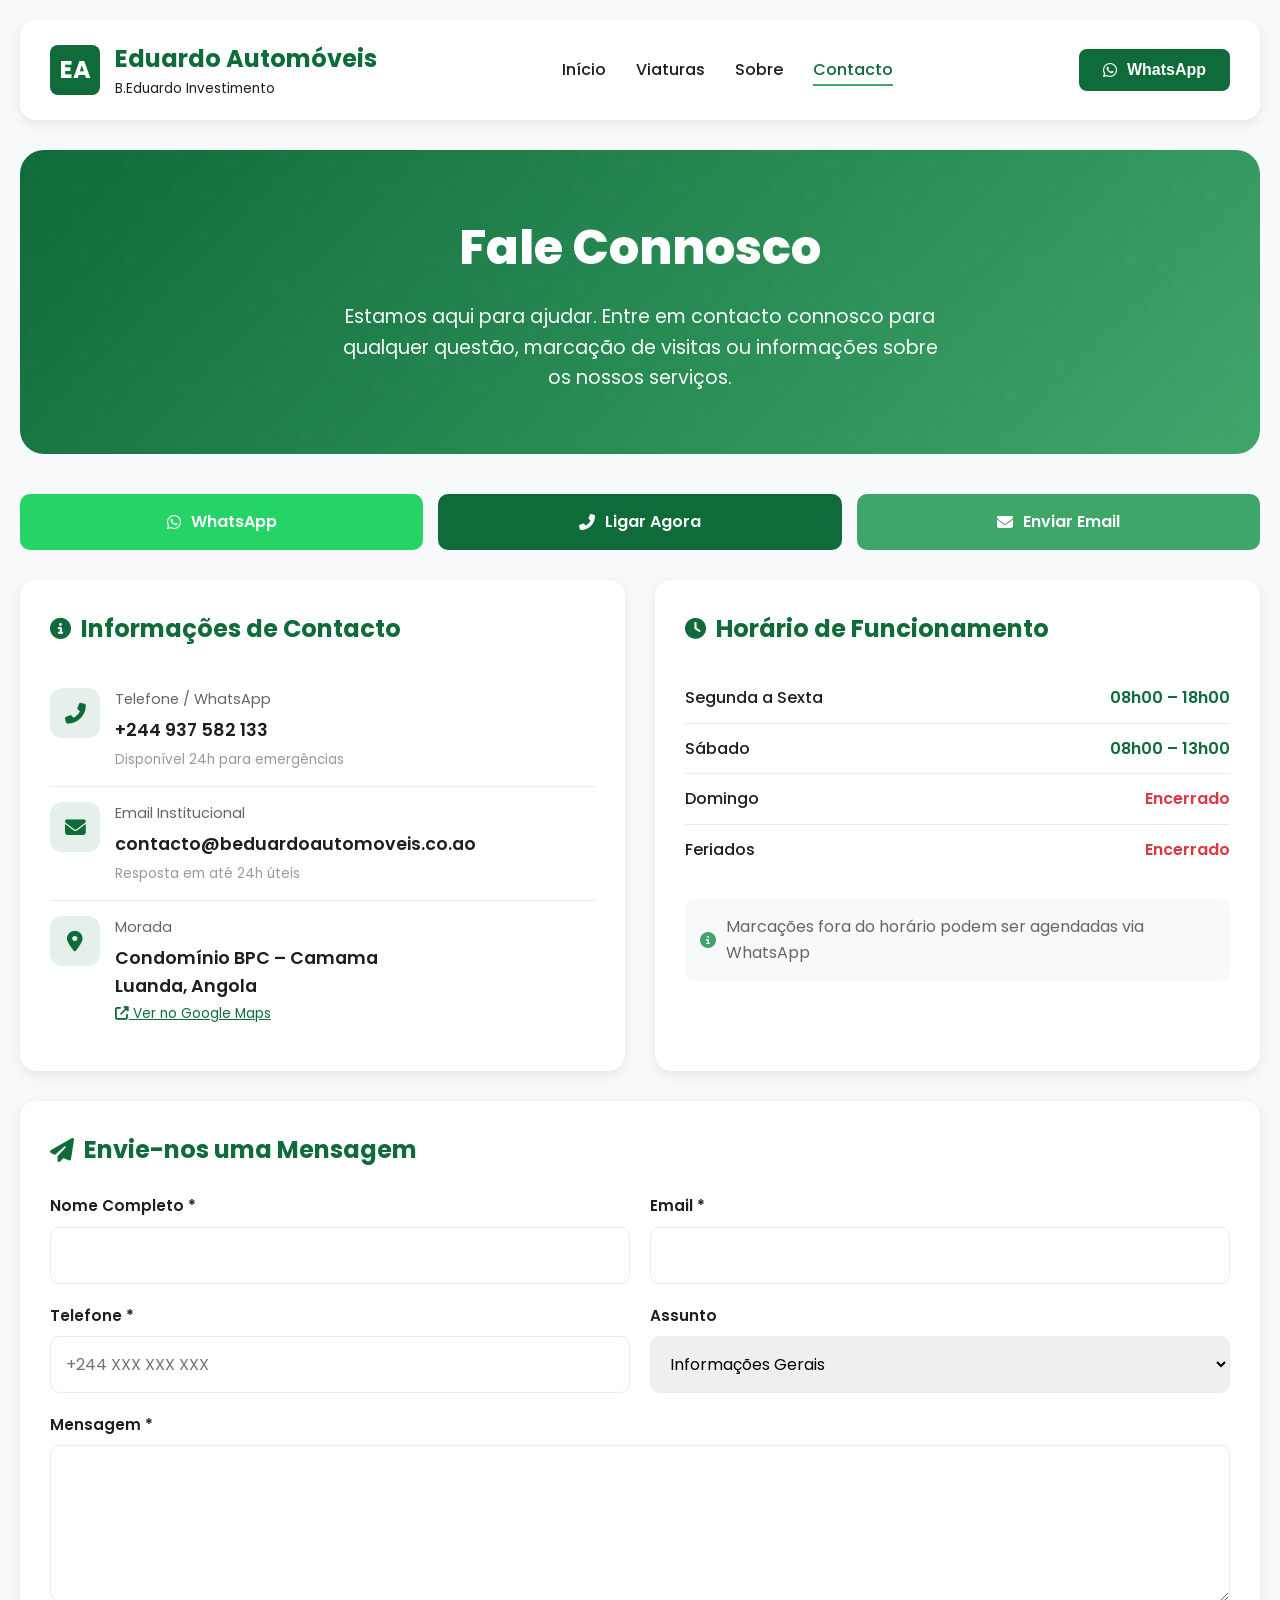
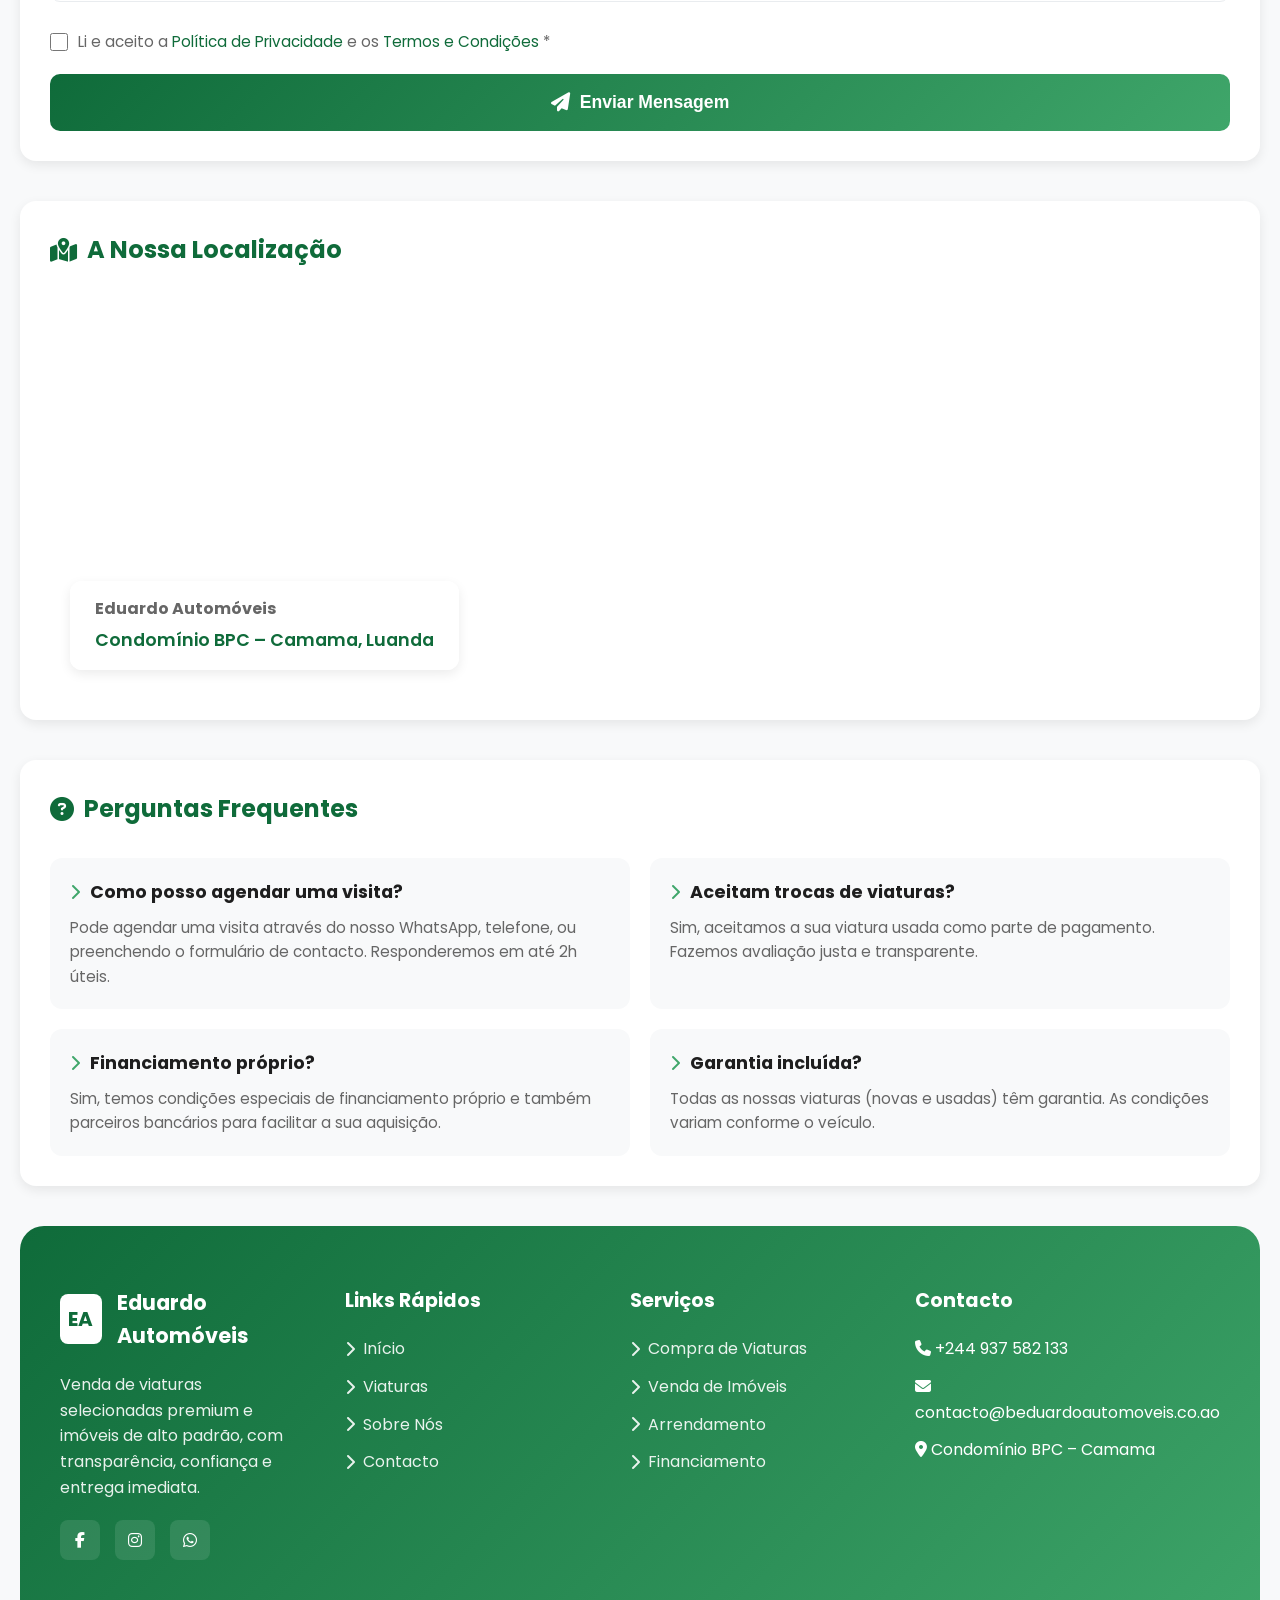
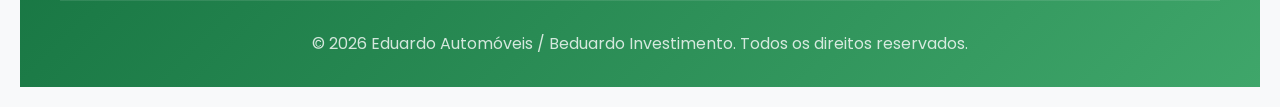
==== contacto.html @ 16ec1d8d "1.2.0" ====
<!DOCTYPE html>
<html lang="pt">
<head>
    <meta charset="UTF-8">
    <meta name="viewport" content="width=device-width, initial-scale=1.0">
    <title>Contactos | Eduardo Automóveis</title>
    <link rel="preconnect" href="https://fonts.googleapis.com">
    <link rel="preconnect" href="https://fonts.gstatic.com" crossorigin>
    <link href="https://fonts.googleapis.com/css2?family=Poppins:wght@300;400;500;600;700&display=swap" rel="stylesheet">
    <link rel="stylesheet" href="https://cdnjs.cloudflare.com/ajax/libs/font-awesome/6.4.0/css/all.min.css">
    <style>
        * {
            margin: 0;
            padding: 0;
            box-sizing: border-box;
        }

        :root {
            --primary-green: #0F6B3A;
            --secondary-green: #3FA66A;
            --white: #FFFFFF;
            --text-dark: #1E1E1E;
            --gray-light: #F8F9FA;
            --gray-border: #E9ECEF;
            --shadow: 0 4px 12px rgba(0, 0, 0, 0.08);
            --shadow-hover: 0 8px 24px rgba(0, 0, 0, 0.12);
        }

        body {
            font-family: 'Poppins', sans-serif;
            background: var(--gray-light);
            color: var(--text-dark);
            line-height: 1.6;
        }

        .container {
            max-width: 1400px;
            margin: 0 auto;
            padding: 20px;
        }

        /* Header (igual ao das outras páginas) */
        .page-header {
            background: var(--white);
            padding: 20px 30px;
            border-radius: 16px;
            box-shadow: var(--shadow);
            margin-bottom: 30px;
            display: flex;
            justify-content: space-between;
            align-items: center;
            flex-wrap: wrap;
            gap: 20px;
        }

        .logo {
            display: flex;
            align-items: center;
            gap: 15px;
            text-decoration: none;
        }

        .logo-icon {
            width: 50px;
            height: 50px;
            background: var(--primary-green);
            border-radius: 8px;
            display: flex;
            align-items: center;
            justify-content: center;
            color: var(--white);
            font-size: 24px;
            font-weight: 700;
        }

        .logo-text {
            display: flex;
            flex-direction: column;
        }

        .logo-main {
            font-size: 1.5rem;
            font-weight: 700;
            color: var(--primary-green);
        }

        .logo-sub {
            font-size: 0.85rem;
            color: var(--text-dark);
        }

        .nav-menu {
            display: flex;
            list-style: none;
            gap: 30px;
        }

        .nav-link {
            text-decoration: none;
            color: var(--text-dark);
            font-weight: 500;
            transition: color 0.3s ease;
            position: relative;
        }

        .nav-link:hover,
        .nav-link.active {
            color: var(--primary-green);
        }

        .nav-link::after {
            content: '';
            position: absolute;
            bottom: -5px;
            left: 0;
            width: 0;
            height: 2px;
            background: var(--secondary-green);
            transition: width 0.3s ease;
        }

        .nav-link:hover::after,
        .nav-link.active::after {
            width: 100%;
        }

        .header-cta {
            background: var(--primary-green);
            color: var(--white);
            border: none;
            border-radius: 8px;
            padding: 12px 24px;
            font-size: 1rem;
            font-weight: 600;
            cursor: pointer;
            display: flex;
            align-items: center;
            gap: 10px;
            transition: all 0.3s ease;
        }

        .header-cta:hover {
            background: var(--secondary-green);
            transform: translateY(-2px);
        }

        /* Hero da página de contactos */
        .contact-hero {
            background: linear-gradient(135deg, var(--primary-green), var(--secondary-green));
            padding: 60px 40px;
            border-radius: 24px;
            margin-bottom: 40px;
            color: var(--white);
            text-align: center;
            position: relative;
            overflow: hidden;
        }

        .contact-hero::before {
            content: '';
            position: absolute;
            top: 0;
            left: 0;
            right: 0;
            bottom: 0;
            background: url("data:image/svg+xml,%3Csvg width='100' height='100' viewBox='0 0 100 100' xmlns='http://www.w3.org/2000/svg'%3E%3Cpath d='M11 18c3.866 0 7-3.134 7-7s-3.134-7-7-7-7 3.134-7 7 3.134 7 7 7zm48 25c3.866 0 7-3.134 7-7s-3.134-7-7-7-7 3.134-7 7 3.134 7 7 7zm-43-7c1.657 0 3-1.343 3-3s-1.343-3-3-3-3 1.343-3 3 1.343 3 3 3zm63 31c1.657 0 3-1.343 3-3s-1.343-3-3-3-3 1.343-3 3 1.343 3 3 3zM34 90c1.657 0 3-1.343 3-3s-1.343-3-3-3-3 1.343-3 3 1.343 3 3 3zm56-76c1.657 0 3-1.343 3-3s-1.343-3-3-3-3 1.343-3 3 1.343 3 3 3zM12 86c2.21 0 4-1.79 4-4s-1.79-4-4-4-4 1.79-4 4 1.79 4 4 4zm28-65c2.21 0 4-1.79 4-4s-1.79-4-4-4-4 1.79-4 4 1.79 4 4 4zm23-11c2.76 0 5-2.24 5-5s-2.24-5-5-5-5 2.24-5 5 2.24 5 5 5zm-6 60c2.21 0 4-1.79 4-4s-1.79-4-4-4-4 1.79-4 4 1.79 4 4 4zm29 22c2.76 0 5-2.24 5-5s-2.24-5-5-5-5 2.24-5 5 2.24 5 5 5zM32 63c2.76 0 5-2.24 5-5s-2.24-5-5-5-5 2.24-5 5 2.24 5 5 5zm57-13c2.76 0 5-2.24 5-5s-2.24-5-5-5-5 2.24-5 5 2.24 5 5 5zm-9-21c1.105 0 2-.895 2-2s-.895-2-2-2-2 .895-2 2 .895 2 2 2zM60 91c1.105 0 2-.895 2-2s-.895-2-2-2-2 .895-2 2 .895 2 2 2zM35 41c1.105 0 2-.895 2-2s-.895-2-2-2-2 .895-2 2 .895 2 2 2zM12 60c1.105 0 2-.895 2-2s-.895-2-2-2-2 .895-2 2 .895 2 2 2z' fill='%23ffffff' fill-opacity='0.1' fill-rule='evenodd'/%3E%3C/svg%3E");
            opacity: 0.1;
        }

        .contact-hero h1 {
            font-size: 3rem;
            font-weight: 800;
            margin-bottom: 15px;
            position: relative;
        }

        .contact-hero p {
            font-size: 1.2rem;
            max-width: 600px;
            margin: 0 auto;
            opacity: 0.95;
            position: relative;
        }

        /* Grid principal de contactos */
        .contact-grid {
            display: grid;
            grid-template-columns: 1fr 1fr;
            gap: 30px;
            margin-bottom: 40px;
        }

        /* Cards de informação */
        .info-card {
            background: var(--white);
            border-radius: 16px;
            padding: 30px;
            box-shadow: var(--shadow);
            transition: all 0.3s ease;
        }

        .info-card:hover {
            transform: translateY(-5px);
            box-shadow: var(--shadow-hover);
        }

        .info-card h2 {
            font-size: 1.5rem;
            font-weight: 700;
            color: var(--primary-green);
            margin-bottom: 25px;
            display: flex;
            align-items: center;
            gap: 10px;
        }

        .info-card h2 i {
            font-size: 1.3rem;
        }

        /* Lista de contactos */
        .contact-list {
            list-style: none;
        }

        .contact-item {
            display: flex;
            align-items: flex-start;
            gap: 15px;
            padding: 15px 0;
            border-bottom: 1px solid var(--gray-border);
        }

        .contact-item:last-child {
            border-bottom: none;
        }

        .contact-icon {
            width: 50px;
            height: 50px;
            background: rgba(15, 107, 58, 0.1);
            border-radius: 12px;
            display: flex;
            align-items: center;
            justify-content: center;
            color: var(--primary-green);
            font-size: 1.3rem;
            flex-shrink: 0;
            transition: all 0.3s ease;
        }

        .contact-item:hover .contact-icon {
            background: var(--primary-green);
            color: var(--white);
            transform: rotate(5deg);
        }

        .contact-details {
            flex: 1;
        }

        .contact-label {
            font-size: 0.9rem;
            color: #666;
            margin-bottom: 5px;
        }

        .contact-value {
            font-size: 1.1rem;
            font-weight: 600;
            color: var(--text-dark);
            text-decoration: none;
            transition: color 0.3s ease;
            display: block;
        }

        .contact-value:hover {
            color: var(--primary-green);
        }

        .contact-note {
            font-size: 0.85rem;
            color: #999;
            margin-top: 5px;
        }

        /* Horários */
        .hours-list {
            list-style: none;
        }

        .hours-item {
            display: flex;
            justify-content: space-between;
            padding: 12px 0;
            border-bottom: 1px solid var(--gray-border);
        }

        .hours-item:last-child {
            border-bottom: none;
        }

        .hours-day {
            font-weight: 500;
            color: var(--text-dark);
        }

        .hours-time {
            font-weight: 600;
            color: var(--primary-green);
        }

        .hours-closed {
            color: #dc3545;
        }

        /* Redes sociais */
        .social-grid {
            display: flex;
            flex-wrap: wrap;
            gap: 15px;
            margin-top: 20px;
        }

        .social-btn {
            flex: 1;
            min-width: 120px;
            padding: 15px;
            border-radius: 10px;
            text-decoration: none;
            color: var(--white);
            font-weight: 600;
            display: flex;
            align-items: center;
            justify-content: center;
            gap: 10px;
            transition: all 0.3s ease;
        }

        .social-btn:hover {
            transform: translateY(-5px);
            filter: brightness(1.1);
        }

        .social-btn.facebook {
            background: #1877f2;
        }

        .social-btn.instagram {
            background: linear-gradient(45deg, #f09433, #d62976, #962fbf);
        }

        .social-btn.whatsapp {
            background: #25D366;
        }

        /* Formulário de contacto */
        .contact-form {
            background: var(--white);
            border-radius: 16px;
            padding: 30px;
            box-shadow: var(--shadow);
        }

        .form-group {
            margin-bottom: 20px;
        }

        .form-label {
            display: block;
            font-size: 0.95rem;
            font-weight: 600;
            color: var(--text-dark);
            margin-bottom: 8px;
        }

        .form-control {
            width: 100%;
            padding: 15px;
            border: 1px solid var(--gray-border);
            border-radius: 10px;
            font-size: 1rem;
            font-family: 'Poppins', sans-serif;
            transition: all 0.3s ease;
        }

        .form-control:focus {
            outline: none;
            border-color: var(--primary-green);
            box-shadow: 0 0 0 3px rgba(15, 107, 58, 0.1);
        }

        textarea.form-control {
            resize: vertical;
            min-height: 120px;
        }

        .form-row {
            display: grid;
            grid-template-columns: 1fr 1fr;
            gap: 20px;
        }

        .form-checkbox {
            display: flex;
            align-items: center;
            gap: 10px;
            margin: 20px 0;
        }

        .form-checkbox input {
            width: 18px;
            height: 18px;
            cursor: pointer;
            accent-color: var(--primary-green);
        }

        .form-checkbox label {
            font-size: 0.95rem;
            color: #666;
        }

        .form-checkbox a {
            color: var(--primary-green);
            text-decoration: none;
        }

        .form-checkbox a:hover {
            text-decoration: underline;
        }

        .btn-submit {
            background: linear-gradient(135deg, var(--primary-green), var(--secondary-green));
            color: var(--white);
            border: none;
            border-radius: 10px;
            padding: 18px 30px;
            font-size: 1.1rem;
            font-weight: 600;
            cursor: pointer;
            transition: all 0.3s ease;
            display: flex;
            align-items: center;
            justify-content: center;
            gap: 10px;
            width: 100%;
        }

        .btn-submit:hover {
            transform: translateY(-3px);
            box-shadow: 0 8px 25px rgba(15, 107, 58, 0.3);
        }

        .btn-submit i {
            font-size: 1.2rem;
        }

        /* Mapa */
        .map-section {
            background: var(--white);
            border-radius: 16px;
            padding: 30px;
            box-shadow: var(--shadow);
            margin-bottom: 40px;
        }

        .map-section h2 {
            font-size: 1.5rem;
            font-weight: 700;
            color: var(--primary-green);
            margin-bottom: 20px;
            display: flex;
            align-items: center;
            gap: 10px;
        }

        .map-container {
            border-radius: 16px;
            overflow: hidden;
            height: 400px;
            position: relative;
        }

        .map-iframe {
            width: 100%;
            height: 100%;
            border: none;
        }

        .map-overlay {
            position: absolute;
            bottom: 20px;
            left: 20px;
            background: rgba(255, 255, 255, 0.95);
            padding: 15px 25px;
            border-radius: 12px;
            box-shadow: var(--shadow);
            backdrop-filter: blur(10px);
        }

        .map-overlay h3 {
            font-size: 1rem;
            color: #666;
            margin-bottom: 5px;
        }

        .map-overlay p {
            font-size: 1.1rem;
            font-weight: 600;
            color: var(--primary-green);
        }

        /* FAQ Section */
        .faq-section {
            background: var(--white);
            border-radius: 16px;
            padding: 30px;
            box-shadow: var(--shadow);
            margin-bottom: 40px;
        }

        .faq-section h2 {
            font-size: 1.5rem;
            font-weight: 700;
            color: var(--primary-green);
            margin-bottom: 30px;
            display: flex;
            align-items: center;
            gap: 10px;
        }

        .faq-grid {
            display: grid;
            grid-template-columns: repeat(2, 1fr);
            gap: 20px;
        }

        .faq-item {
            padding: 20px;
            background: var(--gray-light);
            border-radius: 12px;
            transition: all 0.3s ease;
        }

        .faq-item:hover {
            transform: translateY(-3px);
            box-shadow: var(--shadow);
        }

        .faq-question {
            font-size: 1.1rem;
            font-weight: 700;
            color: var(--text-dark);
            margin-bottom: 10px;
            display: flex;
            align-items: center;
            gap: 10px;
        }

        .faq-question i {
            color: var(--secondary-green);
            font-size: 1rem;
        }

        .faq-answer {
            color: #666;
            font-size: 0.95rem;
            line-height: 1.6;
        }

        /* Alertas */
        .alert {
            padding: 15px 20px;
            border-radius: 10px;
            margin-bottom: 20px;
            display: flex;
            align-items: center;
            gap: 10px;
        }

        .alert-success {
            background: #d4edda;
            color: #155724;
            border: 1px solid #c3e6cb;
        }

        .alert-error {
            background: #f8d7da;
            color: #721c24;
            border: 1px solid #f5c6cb;
        }

        /* Botões de ação rápida */
        .quick-actions {
            display: flex;
            gap: 15px;
            margin-bottom: 30px;
            flex-wrap: wrap;
        }

        .quick-btn {
            flex: 1;
            min-width: 200px;
            padding: 15px 25px;
            border: none;
            border-radius: 10px;
            font-size: 1rem;
            font-weight: 600;
            cursor: pointer;
            display: flex;
            align-items: center;
            justify-content: center;
            gap: 10px;
            transition: all 0.3s ease;
            text-decoration: none;
        }

        .quick-btn.whatsapp {
            background: #25D366;
            color: var(--white);
        }

        .quick-btn.phone {
            background: var(--primary-green);
            color: var(--white);
        }

        .quick-btn.email {
            background: var(--secondary-green);
            color: var(--white);
        }

        .quick-btn:hover {
            transform: translateY(-3px);
            filter: brightness(1.1);
            box-shadow: var(--shadow-hover);
        }

        /* Footer */
        .main-footer {
            background: linear-gradient(135deg, var(--primary-green) 0%, var(--secondary-green) 100%);
            color: var(--white);
            padding: 60px 40px 30px;
            border-radius: 24px 24px 0 0;
            margin-top: 40px;
        }

        .footer-grid {
            display: grid;
            grid-template-columns: repeat(4, 1fr);
            gap: 40px;
            margin-bottom: 40px;
        }

        .footer-logo {
            display: flex;
            align-items: center;
            gap: 15px;
            margin-bottom: 20px;
            text-decoration: none;
            color: var(--white);
        }

        .footer-logo .logo-circle {
            width: 50px;
            height: 50px;
            background: var(--white);
            border-radius: 8px;
            display: flex;
            align-items: center;
            justify-content: center;
            color: var(--primary-green);
            font-size: 20px;
            font-weight: 700;
        }

        .footer-logo span {
            font-size: 1.3rem;
            font-weight: 700;
        }

        .footer-description {
            color: rgba(255, 255, 255, 0.9);
            line-height: 1.6;
            margin-bottom: 20px;
        }

        .footer-social {
            display: flex;
            gap: 15px;
        }

        .footer-social a {
            width: 40px;
            height: 40px;
            background: rgba(255, 255, 255, 0.1);
            border-radius: 8px;
            display: flex;
            align-items: center;
            justify-content: center;
            color: var(--white);
            text-decoration: none;
            transition: all 0.3s ease;
        }

        .footer-social a:hover {
            background: var(--white);
            color: var(--primary-green);
            transform: translateY(-3px);
        }

        .footer-links h3 {
            font-size: 1.2rem;
            font-weight: 700;
            margin-bottom: 20px;
            color: var(--white);
        }

        .footer-links ul {
            list-style: none;
        }

        .footer-links li {
            margin-bottom: 12px;
        }

        .footer-links a {
            color: rgba(255, 255, 255, 0.9);
            text-decoration: none;
            transition: all 0.3s ease;
            display: flex;
            align-items: center;
            gap: 8px;
        }

        .footer-links a:hover {
            color: var(--white);
            transform: translateX(5px);
        }

        .footer-bottom {
            padding-top: 30px;
            border-top: 1px solid rgba(255, 255, 255, 0.1);
            text-align: center;
            color: rgba(255, 255, 255, 0.8);
        }

        /* Responsivo */
        @media (max-width: 992px) {
            .contact-grid {
                grid-template-columns: 1fr;
            }

            .faq-grid {
                grid-template-columns: 1fr;
            }

            .footer-grid {
                grid-template-columns: repeat(2, 1fr);
            }
        }

        @media (max-width: 768px) {
            .page-header {
                flex-direction: column;
                text-align: center;
            }

            .nav-menu {
                flex-wrap: wrap;
                justify-content: center;
            }

            .form-row {
                grid-template-columns: 1fr;
            }

            .quick-actions {
                flex-direction: column;
            }

            .footer-grid {
                grid-template-columns: 1fr;
            }

            .contact-hero h1 {
                font-size: 2.2rem;
            }
        }
    </style>
</head>
<body>
    <div class="container">
        <!-- Header -->
        <header class="page-header">
            <a href="index.html" class="logo">
                <div class="logo-icon">EA</div>
                <div class="logo-text">
                    <span class="logo-main">Eduardo Automóveis</span>
                    <span class="logo-sub">B.Eduardo Investimento</span>
                </div>
            </a>

            <nav>
                <ul class="nav-menu">
                    <li><a href="index.html" class="nav-link">Início</a></li>
                    <li><a href="viaturas.html" class="nav-link">Viaturas</a></li>
                    <li><a href="sobre.html" class="nav-link">Sobre</a></li>
                    <li><a href="contacto.html" class="nav-link active">Contacto</a></li>
                </ul>
            </nav>

            <button class="header-cta" id="headerCta">
                <i class="fab fa-whatsapp"></i> WhatsApp
            </button>
        </header>

        <!-- Hero Section -->
        <section class="contact-hero">
            <h1>Fale Connosco</h1>
            <p>Estamos aqui para ajudar. Entre em contacto connosco para qualquer questão, marcação de visitas ou informações sobre os nossos serviços.</p>
        </section>

        <!-- Botões de Ação Rápida -->
        <div class="quick-actions">
            <a href="https://wa.me/244937582133" target="_blank" class="quick-btn whatsapp">
                <i class="fab fa-whatsapp"></i> WhatsApp
            </a>
            <a href="tel:+244937582133" class="quick-btn phone">
                <i class="fas fa-phone-alt"></i> Ligar Agora
            </a>
            <a href="mailto:contacto@beduardoautomoveis.co.ao" class="quick-btn email">
                <i class="fas fa-envelope"></i> Enviar Email
            </a>
        </div>

        <!-- Grid Principal -->
        <div class="contact-grid">
            <!-- Informações de Contacto -->
            <div class="info-card">
                <h2><i class="fas fa-info-circle"></i> Informações de Contacto</h2>
                
                <ul class="contact-list">
                    <li class="contact-item">
                        <div class="contact-icon">
                            <i class="fas fa-phone-alt"></i>
                        </div>
                        <div class="contact-details">
                            <div class="contact-label">Telefone / WhatsApp</div>
                            <a href="tel:+244937582133" class="contact-value">+244 937 582 133</a>
                            <div class="contact-note">Disponível 24h para emergências</div>
                        </div>
                    </li>
                    
                    <li class="contact-item">
                        <div class="contact-icon">
                            <i class="fas fa-envelope"></i>
                        </div>
                        <div class="contact-details">
                            <div class="contact-label">Email Institucional</div>
                            <a href="mailto:contacto@beduardoautomoveis.co.ao" class="contact-value">
                                contacto@beduardoautomoveis.co.ao
                            </a>
                            <div class="contact-note">Resposta em até 24h úteis</div>
                        </div>
                    </li>
                    
                    <li class="contact-item">
                        <div class="contact-icon">
                            <i class="fas fa-map-marker-alt"></i>
                        </div>
                        <div class="contact-details">
                            <div class="contact-label">Morada</div>
                            <div class="contact-value">Condomínio BPC – Camama</div>
                            <div class="contact-value">Luanda, Angola</div>
                            <a href="https://maps.google.com/?q=Condomínio+BPC+Camama+Luanda+Angola" target="_blank" class="contact-note" style="color: var(--primary-green);">
                                <i class="fas fa-external-link-alt"></i> Ver no Google Maps
                            </a>
                        </div>
                    </li>
                </ul>
            </div>

            <!-- Horário de Funcionamento -->
            <div class="info-card">
                <h2><i class="fas fa-clock"></i> Horário de Funcionamento</h2>
                
                <ul class="hours-list">
                    <li class="hours-item">
                        <span class="hours-day">Segunda a Sexta</span>
                        <span class="hours-time">08h00 – 18h00</span>
                    </li>
                    <li class="hours-item">
                        <span class="hours-day">Sábado</span>
                        <span class="hours-time">08h00 – 13h00</span>
                    </li>
                    <li class="hours-item">
                        <span class="hours-day">Domingo</span>
                        <span class="hours-time hours-closed">Encerrado</span>
                    </li>
                    <li class="hours-item">
                        <span class="hours-day">Feriados</span>
                        <span class="hours-time hours-closed">Encerrado</span>
                    </li>
                </ul>

                <div style="margin-top: 25px; padding: 15px; background: var(--gray-light); border-radius: 10px;">
                    <p style="display: flex; align-items: center; gap: 10px; color: #666;">
                        <i class="fas fa-info-circle" style="color: var(--secondary-green);"></i>
                        Marcações fora do horário podem ser agendadas via WhatsApp
                    </p>
                </div>
            </div>

            <!-- Formulário de Contacto -->
            <div class="contact-form" style="grid-column: 1 / -1;">
                <h2 style="font-size: 1.5rem; font-weight: 700; color: var(--primary-green); margin-bottom: 25px; display: flex; align-items: center; gap: 10px;">
                    <i class="fas fa-paper-plane"></i> Envie-nos uma Mensagem
                </h2>

                <div id="formAlert" class="alert" style="display: none;"></div>

                <form id="contactForm">
                    <div class="form-row">
                        <div class="form-group">
                            <label class="form-label">Nome Completo *</label>
                            <input type="text" class="form-control" id="nome" required>
                        </div>
                        <div class="form-group">
                            <label class="form-label">Email *</label>
                            <input type="email" class="form-control" id="email" required>
                        </div>
                    </div>

                    <div class="form-row">
                        <div class="form-group">
                            <label class="form-label">Telefone *</label>
                            <input type="tel" class="form-control" id="telefone" placeholder="+244 XXX XXX XXX" required>
                        </div>
                        <div class="form-group">
                            <label class="form-label">Assunto</label>
                            <select class="form-control" id="assunto">
                                <option value="informacao">Informações Gerais</option>
                                <option value="visita">Agendar Visita</option>
                                <option value="viatura">Interesse numa Viatura</option>
                                <option value="imovel">Interesse num Imóvel</option>
                                <option value="financeiro">Questão Financeira</option>
                                <option value="outro">Outro</option>
                            </select>
                        </div>
                    </div>

                    <div class="form-group">
                        <label class="form-label">Mensagem *</label>
                        <textarea class="form-control" id="mensagem" rows="5" required></textarea>
                    </div>

                    <div class="form-checkbox">
                        <input type="checkbox" id="privacidade" required>
                        <label for="privacidade">
                            Li e aceito a <a href="#">Política de Privacidade</a> e os 
                            <a href="#">Termos e Condições</a> *
                        </label>
                    </div>

                    <button type="submit" class="btn-submit">
                        <i class="fas fa-paper-plane"></i> Enviar Mensagem
                    </button>
                </form>
            </div>
        </div>

        <!-- Mapa -->
        <section class="map-section">
            <h2><i class="fas fa-map-marked-alt"></i> A Nossa Localização</h2>
            <div class="map-container">
                <iframe 
                    src="https://www.google.com/maps/embed?pb=!1m14!1m8!1m3!1d7883.160082874843!2d13.233615878231834!3d-8.918575836338686!3m2!1i1024!2i768!4f13.1!3m3!1m2!1s0x1a51f244df5492a5%3A0x36956f17f84067e3!2sAv.%204%20de%20Fevereiro%2C%20Luanda!5e0!3m2!1spt-PT!2sao!4v1770401309047!5m2!1spt-PT!2sao"
                    class="map-iframe"
                    allowfullscreen=""
                    loading="lazy"
                    referrerpolicy="no-referrer-when-downgrade">
                </iframe>
                <div class="map-overlay">
                    <h3>Eduardo Automóveis</h3>
                    <p>Condomínio BPC – Camama, Luanda</p>
                </div>
            </div>
        </section>

        <!-- FAQ -->
        <section class="faq-section">
            <h2><i class="fas fa-question-circle"></i> Perguntas Frequentes</h2>
            
            <div class="faq-grid">
                <div class="faq-item">
                    <div class="faq-question">
                        <i class="fas fa-chevron-right"></i>
                        Como posso agendar uma visita?
                    </div>
                    <div class="faq-answer">
                        Pode agendar uma visita através do nosso WhatsApp, telefone, ou preenchendo o formulário de contacto. Responderemos em até 2h úteis.
                    </div>
                </div>

                <div class="faq-item">
                    <div class="faq-question">
                        <i class="fas fa-chevron-right"></i>
                        Aceitam trocas de viaturas?
                    </div>
                    <div class="faq-answer">
                        Sim, aceitamos a sua viatura usada como parte de pagamento. Fazemos avaliação justa e transparente.
                    </div>
                </div>

                <div class="faq-item">
                    <div class="faq-question">
                        <i class="fas fa-chevron-right"></i>
                        Financiamento próprio?
                    </div>
                    <div class="faq-answer">
                        Sim, temos condições especiais de financiamento próprio e também parceiros bancários para facilitar a sua aquisição.
                    </div>
                </div>

                <div class="faq-item">
                    <div class="faq-question">
                        <i class="fas fa-chevron-right"></i>
                        Garantia incluída?
                    </div>
                    <div class="faq-answer">
                        Todas as nossas viaturas (novas e usadas) têm garantia. As condições variam conforme o veículo.
                    </div>
                </div>
            </div>
        </section>

        <!-- Footer -->
        <footer class="main-footer">
            <div class="footer-grid">
                <div>
                    <a href="index.html" class="footer-logo">
                        <div class="logo-circle">EA</div>
                        <span>Eduardo Automóveis</span>
                    </a>
                    <p class="footer-description">
                        Venda de viaturas selecionadas premium e imóveis de alto padrão, 
                        com transparência, confiança e entrega imediata.
                    </p>
                    <div class="footer-social">
                        <a href="https://facebook.com/eduardoautomoveis" target="_blank"><i class="fab fa-facebook-f"></i></a>
                        <a href="https://instagram.com/eduardoautomoveis" target="_blank"><i class="fab fa-instagram"></i></a>
                        <a href="https://wa.me/244937582133" target="_blank"><i class="fab fa-whatsapp"></i></a>
                    </div>
                </div>

                <div class="footer-links">
                    <h3>Links Rápidos</h3>
                    <ul>
                        <li><a href="index.html"><i class="fas fa-chevron-right"></i> Início</a></li>
                        <li><a href="viaturas.html"><i class="fas fa-chevron-right"></i> Viaturas</a></li>
                        <li><a href="sobre.html"><i class="fas fa-chevron-right"></i> Sobre Nós</a></li>
                        <li><a href="contacto.html"><i class="fas fa-chevron-right"></i> Contacto</a></li>
                    </ul>
                </div>

                <div class="footer-links">
                    <h3>Serviços</h3>
                    <ul>
                        <li><a href="#"><i class="fas fa-chevron-right"></i> Compra de Viaturas</a></li>
                        <li><a href="#"><i class="fas fa-chevron-right"></i> Venda de Imóveis</a></li>
                        <li><a href="#"><i class="fas fa-chevron-right"></i> Arrendamento</a></li>
                        <li><a href="#"><i class="fas fa-chevron-right"></i> Financiamento</a></li>
                    </ul>
                </div>

                <div class="footer-links">
                    <h3>Contacto</h3>
                    <ul>
                        <li><i class="fas fa-phone"></i> +244 937 582 133</li>
                        <li><i class="fas fa-envelope"></i> contacto@beduardoautomoveis.co.ao</li>
                        <li><i class="fas fa-map-marker-alt"></i> Condomínio BPC – Camama</li>
                    </ul>
                </div>
            </div>

            <div class="footer-bottom">
                <p>© 2026 Eduardo Automóveis / Beduardo Investimento. Todos os direitos reservados.</p>
            </div>
        </footer>
    </div>

    <script>
        document.addEventListener('DOMContentLoaded', function() {
            // Header CTA
            document.getElementById('headerCta').addEventListener('click', function() {
                window.open('https://wa.me/244937582133?text=Olá! Gostaria de saber mais sobre os serviços da Eduardo Automóveis.', '_blank');
            });

            // Formulário de contacto
            const contactForm = document.getElementById('contactForm');
            const formAlert = document.getElementById('formAlert');

            contactForm.addEventListener('submit', function(e) {
                e.preventDefault();

                // Validação básica
                const nome = document.getElementById('nome').value.trim();
                const email = document.getElementById('email').value.trim();
                const telefone = document.getElementById('telefone').value.trim();
                const mensagem = document.getElementById('mensagem').value.trim();

                if (!nome || !email || !telefone || !mensagem) {
                    showAlert('Por favor, preencha todos os campos obrigatórios.', 'error');
                    return;
                }

                if (!isValidEmail(email)) {
                    showAlert('Por favor, insira um email válido.', 'error');
                    return;
                }

                // Simular envio (aqui podes integrar com backend real)
                showAlert('Mensagem enviada com sucesso! Entraremos em contacto em breve.', 'success');
                contactForm.reset();

                // Opcional: enviar para WhatsApp como fallback
                // const message = `Nome: ${nome}\nEmail: ${email}\nTelefone: ${telefone}\nMensagem: ${mensagem}`;
                // window.open(`https://wa.me/244937582133?text=${encodeURIComponent(message)}`, '_blank');
            });

            function isValidEmail(email) {
                return /^[^\s@]+@[^\s@]+\.[^\s@]+$/.test(email);
            }

            function showAlert(message, type) {
                formAlert.textContent = message;
                formAlert.className = `alert alert-${type}`;
                formAlert.style.display = 'flex';

                setTimeout(() => {
                    formAlert.style.display = 'none';
                }, 5000);
            }

            // Formatar telefone enquanto digita
            const telefoneInput = document.getElementById('telefone');
            telefoneInput.addEventListener('input', function(e) {
                let value = e.target.value.replace(/\D/g, '');
                if (value.length > 0) {
                    if (value.length <= 3) {
                        value = '+' + value;
                    } else if (value.length <= 6) {
                        value = '+' + value.slice(0, 3) + ' ' + value.slice(3);
                    } else {
                        value = '+' + value.slice(0, 3) + ' ' + value.slice(3, 6) + ' ' + value.slice(6, 9);
                    }
                    e.target.value = value;
                }
            });

            // Animação suave para os cards
            const cards = document.querySelectorAll('.info-card, .faq-item');
            const observer = new IntersectionObserver((entries) => {
                entries.forEach(entry => {
                    if (entry.isIntersecting) {
                        entry.target.style.opacity = '1';
                        entry.target.style.transform = 'translateY(0)';
                    }
                });
            }, { threshold: 0.1 });

            cards.forEach(card => {
                card.style.opacity = '0';
                card.style.transform = 'translateY(20px)';
                card.style.transition = 'opacity 0.6s ease, transform 0.6s ease';
                observer.observe(card);
            });
        });
    </script>
</body>
</html>
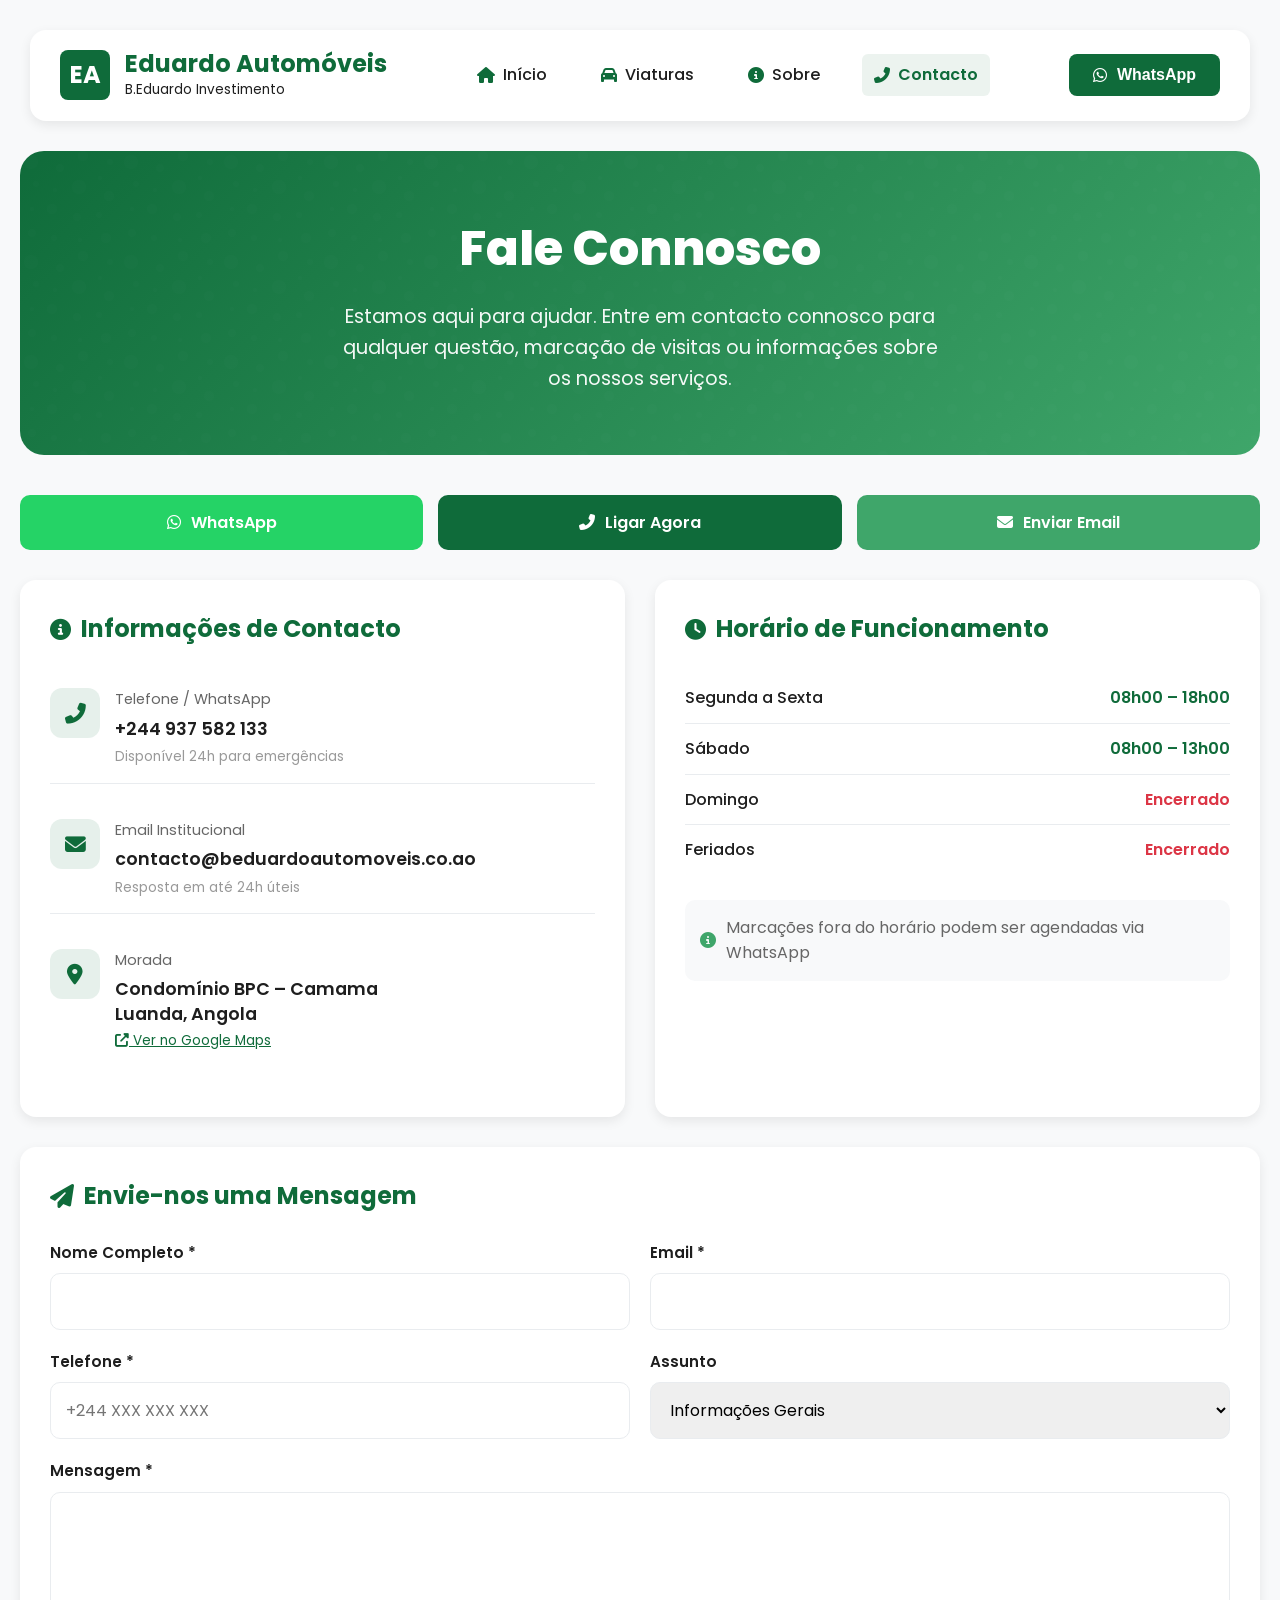
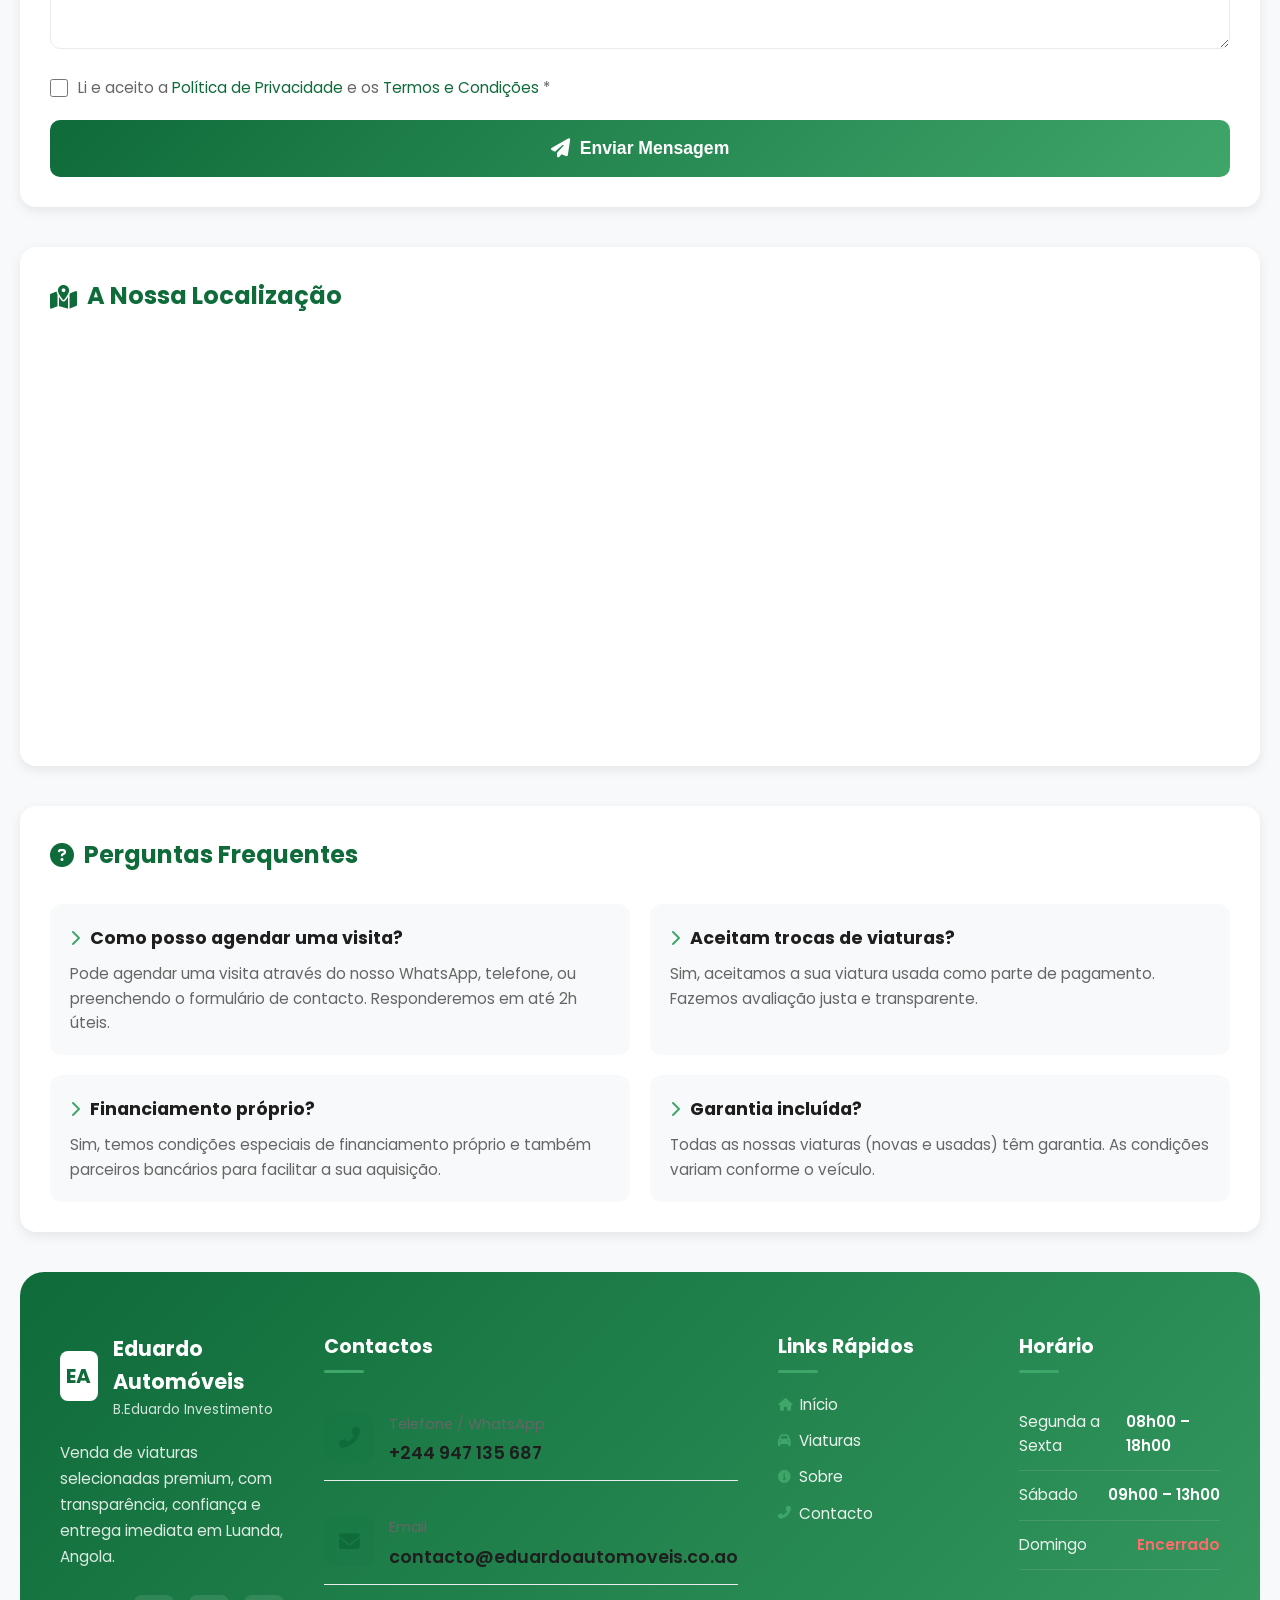
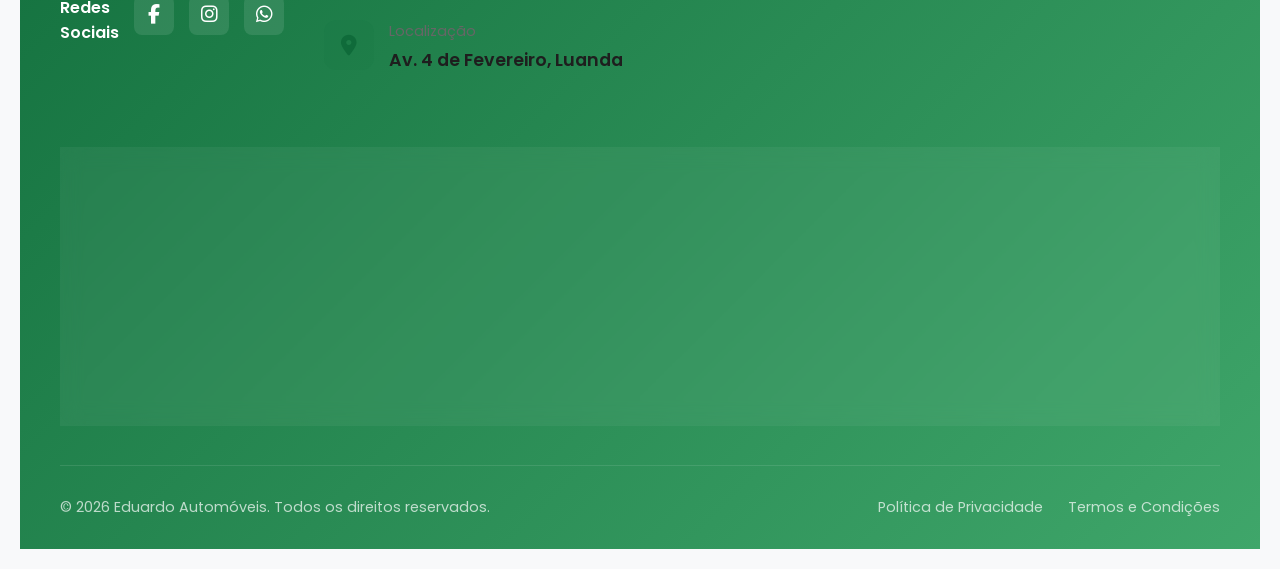
==== commit 80f93011: "versão pronta para publicar" ====
--- a/contacto.html
+++ b/contacto.html
@@ -1,13 +1,18 @@
 <!DOCTYPE html>
 <html lang="pt">
+
 <head>
     <meta charset="UTF-8">
     <meta name="viewport" content="width=device-width, initial-scale=1.0">
     <title>Contactos | Eduardo Automóveis</title>
     <link rel="preconnect" href="https://fonts.googleapis.com">
     <link rel="preconnect" href="https://fonts.gstatic.com" crossorigin>
-    <link href="https://fonts.googleapis.com/css2?family=Poppins:wght@300;400;500;600;700&display=swap" rel="stylesheet">
+    <link href="https://fonts.googleapis.com/css2?family=Poppins:wght@300;400;500;600;700&display=swap"
+        rel="stylesheet">
     <link rel="stylesheet" href="https://cdnjs.cloudflare.com/ajax/libs/font-awesome/6.4.0/css/all.min.css">
+    <link rel="stylesheet" href="css/global.css">
+    <link rel="stylesheet" href="css/header.css">
+    <link rel="stylesheet" href="css/footer.css">
     <style>
         * {
             margin: 0;
@@ -789,36 +794,65 @@
         }
     </style>
 </head>
+
 <body>
     <div class="container">
         <!-- Header -->
         <header class="page-header">
+        <div class="header-left">
+            <!-- Botão do menu hambúrguer -->
+            <button class="menu-toggle" id="menuToggle">
+                <i class="fas fa-bars"></i>
+            </button>
+
+            <!-- Logo -->
             <a href="index.html" class="logo">
                 <div class="logo-icon">EA</div>
                 <div class="logo-text">
-                    <span class="logo-main">Eduardo Automóveis</span>
+                    <span class="logo-main">Eduardo <span class="highlight">Automóveis</span></span>
                     <span class="logo-sub">B.Eduardo Investimento</span>
                 </div>
             </a>
-
-            <nav>
-                <ul class="nav-menu">
-                    <li><a href="index.html" class="nav-link">Início</a></li>
-                    <li><a href="viaturas.html" class="nav-link">Viaturas</a></li>
-                    <li><a href="sobre.html" class="nav-link">Sobre</a></li>
-                    <li><a href="contacto.html" class="nav-link active">Contacto</a></li>
+        </div>
+
+        <!-- Navegação Desktop -->
+        <nav class="nav-desktop">
+            <ul class="nav-menu">
+                <li class="nav-item"><a href="index.html" class="nav-link"><i class="fas fa-home"></i>
+                        Início</a></li>
+                <li class="nav-item"><a href="viaturas.html" class="nav-link"><i class="fas fa-car"></i> Viaturas</a>
+                </li>
+                <li class="nav-item"><a href="sobre.html" class="nav-link"><i class="fas fa-info-circle"></i> Sobre</a>
+                </li>
+                <li class="nav-item"><a href="contacto.html" class="nav-link"><i class="fas fa-phone-alt"></i>
+                        Contacto</a></li>
+            </ul>
+        </nav>
+
+        <!-- Botão WhatsApp -->
+        <button class="header-cta" id="headerCta">
+            <i class="fab fa-whatsapp"></i> WhatsApp
+        </button>
+
+        <!-- Menu Overlay (Mobile) -->
+        <div class="menu-overlay" id="menuOverlay">
+            <div class="menu-panel">
+                <button class="menu-close" id="menuClose"><i class="fas fa-times"></i></button>
+                <ul class="menu-links">
+                    <li class=""><a href="index.html"><i class="fas fa-home"></i> Início</a></li>
+                    <li><a href="viaturas.html"><i class="fas fa-car"></i> Viaturas</a></li>
+                    <li><a href="sobre.html"><i class="fas fa-info-circle"></i> Sobre</a></li>
+                    <li><a href="contacto.html"><i class="fas fa-phone-alt"></i> Contacto</a></li>
                 </ul>
-            </nav>
-
-            <button class="header-cta" id="headerCta">
-                <i class="fab fa-whatsapp"></i> WhatsApp
-            </button>
-        </header>
+            </div>
+        </div>
+    </header>
 
         <!-- Hero Section -->
         <section class="contact-hero">
             <h1>Fale Connosco</h1>
-            <p>Estamos aqui para ajudar. Entre em contacto connosco para qualquer questão, marcação de visitas ou informações sobre os nossos serviços.</p>
+            <p>Estamos aqui para ajudar. Entre em contacto connosco para qualquer questão, marcação de visitas ou
+                informações sobre os nossos serviços.</p>
         </section>
 
         <!-- Botões de Ação Rápida -->
@@ -839,7 +873,7 @@
             <!-- Informações de Contacto -->
             <div class="info-card">
                 <h2><i class="fas fa-info-circle"></i> Informações de Contacto</h2>
-                
+
                 <ul class="contact-list">
                     <li class="contact-item">
                         <div class="contact-icon">
@@ -851,7 +885,7 @@
                             <div class="contact-note">Disponível 24h para emergências</div>
                         </div>
                     </li>
-                    
+
                     <li class="contact-item">
                         <div class="contact-icon">
                             <i class="fas fa-envelope"></i>
@@ -864,7 +898,7 @@
                             <div class="contact-note">Resposta em até 24h úteis</div>
                         </div>
                     </li>
-                    
+
                     <li class="contact-item">
                         <div class="contact-icon">
                             <i class="fas fa-map-marker-alt"></i>
@@ -873,7 +907,8 @@
                             <div class="contact-label">Morada</div>
                             <div class="contact-value">Condomínio BPC – Camama</div>
                             <div class="contact-value">Luanda, Angola</div>
-                            <a href="https://maps.google.com/?q=Condomínio+BPC+Camama+Luanda+Angola" target="_blank" class="contact-note" style="color: var(--primary-green);">
+                            <a href="https://maps.google.com/?q=Condomínio+BPC+Camama+Luanda+Angola" target="_blank"
+                                class="contact-note" style="color: var(--primary-green);">
                                 <i class="fas fa-external-link-alt"></i> Ver no Google Maps
                             </a>
                         </div>
@@ -884,7 +919,7 @@
             <!-- Horário de Funcionamento -->
             <div class="info-card">
                 <h2><i class="fas fa-clock"></i> Horário de Funcionamento</h2>
-                
+
                 <ul class="hours-list">
                     <li class="hours-item">
                         <span class="hours-day">Segunda a Sexta</span>
@@ -914,7 +949,8 @@
 
             <!-- Formulário de Contacto -->
             <div class="contact-form" style="grid-column: 1 / -1;">
-                <h2 style="font-size: 1.5rem; font-weight: 700; color: var(--primary-green); margin-bottom: 25px; display: flex; align-items: center; gap: 10px;">
+                <h2
+                    style="font-size: 1.5rem; font-weight: 700; color: var(--primary-green); margin-bottom: 25px; display: flex; align-items: center; gap: 10px;">
                     <i class="fas fa-paper-plane"></i> Envie-nos uma Mensagem
                 </h2>
 
@@ -935,7 +971,8 @@
                     <div class="form-row">
                         <div class="form-group">
                             <label class="form-label">Telefone *</label>
-                            <input type="tel" class="form-control" id="telefone" placeholder="+244 XXX XXX XXX" required>
+                            <input type="tel" class="form-control" id="telefone" placeholder="+244 XXX XXX XXX"
+                                required>
                         </div>
                         <div class="form-group">
                             <label class="form-label">Assunto</label>
@@ -958,7 +995,7 @@
                     <div class="form-checkbox">
                         <input type="checkbox" id="privacidade" required>
                         <label for="privacidade">
-                            Li e aceito a <a href="#">Política de Privacidade</a> e os 
+                            Li e aceito a <a href="#">Política de Privacidade</a> e os
                             <a href="#">Termos e Condições</a> *
                         </label>
                     </div>
@@ -974,12 +1011,9 @@
         <section class="map-section">
             <h2><i class="fas fa-map-marked-alt"></i> A Nossa Localização</h2>
             <div class="map-container">
-                <iframe 
+                <iframe
                     src="https://www.google.com/maps/embed?pb=!1m14!1m8!1m3!1d7883.160082874843!2d13.233615878231834!3d-8.918575836338686!3m2!1i1024!2i768!4f13.1!3m3!1m2!1s0x1a51f244df5492a5%3A0x36956f17f84067e3!2sAv.%204%20de%20Fevereiro%2C%20Luanda!5e0!3m2!1spt-PT!2sao!4v1770401309047!5m2!1spt-PT!2sao"
-                    class="map-iframe"
-                    allowfullscreen=""
-                    loading="lazy"
-                    referrerpolicy="no-referrer-when-downgrade">
+                    class="map-iframe" allowfullscreen="" loading="lazy" referrerpolicy="no-referrer-when-downgrade">
                 </iframe>
                 <div class="map-overlay">
                     <h3>Eduardo Automóveis</h3>
@@ -991,7 +1025,7 @@
         <!-- FAQ -->
         <section class="faq-section">
             <h2><i class="fas fa-question-circle"></i> Perguntas Frequentes</h2>
-            
+
             <div class="faq-grid">
                 <div class="faq-item">
                     <div class="faq-question">
@@ -999,7 +1033,8 @@
                         Como posso agendar uma visita?
                     </div>
                     <div class="faq-answer">
-                        Pode agendar uma visita através do nosso WhatsApp, telefone, ou preenchendo o formulário de contacto. Responderemos em até 2h úteis.
+                        Pode agendar uma visita através do nosso WhatsApp, telefone, ou preenchendo o formulário de
+                        contacto. Responderemos em até 2h úteis.
                     </div>
                 </div>
 
@@ -1009,7 +1044,8 @@
                         Aceitam trocas de viaturas?
                     </div>
                     <div class="faq-answer">
-                        Sim, aceitamos a sua viatura usada como parte de pagamento. Fazemos avaliação justa e transparente.
+                        Sim, aceitamos a sua viatura usada como parte de pagamento. Fazemos avaliação justa e
+                        transparente.
                     </div>
                 </div>
 
@@ -1019,7 +1055,8 @@
                         Financiamento próprio?
                     </div>
                     <div class="faq-answer">
-                        Sim, temos condições especiais de financiamento próprio e também parceiros bancários para facilitar a sua aquisição.
+                        Sim, temos condições especiais de financiamento próprio e também parceiros bancários para
+                        facilitar a sua aquisição.
                     </div>
                 </div>
 
@@ -1036,64 +1073,141 @@
         </section>
 
         <!-- Footer -->
-        <footer class="main-footer">
-            <div class="footer-grid">
-                <div>
-                    <a href="index.html" class="footer-logo">
-                        <div class="logo-circle">EA</div>
-                        <span>Eduardo Automóveis</span>
-                    </a>
-                    <p class="footer-description">
-                        Venda de viaturas selecionadas premium e imóveis de alto padrão, 
-                        com transparência, confiança e entrega imediata.
+        <footer class="main-footer" id="contacto">
+            <div class="footer-wave"></div>
+
+            <div class="footer-container">
+                <!-- Grid -->
+                <div class="footer-grid">
+                    <!-- Empresa -->
+                    <div class="footer-company">
+                        <a href="index.html" class="footer-logo">
+                            <div class="logo-circle">EA</div>
+                            <div class="logo-text">
+                                <div class="logo-primary">Eduardo Automóveis</div>
+                                <div class="logo-secondary">B.Eduardo Investimento</div>
+                            </div>
+                        </a>
+
+                        <p class="company-description">
+                            Venda de viaturas selecionadas premium, com transparência,
+                            confiança e entrega imediata em Luanda, Angola.
+                        </p>
+
+                        <div class="footer-social">
+                            <h4>Redes Sociais</h4>
+                            <div class="social-icons">
+                                <a href="https://www.facebook.com/p/Eduardo-Automoveis-61557580449394/"
+                                    class="social-icon"><i class="fab fa-facebook-f"></i></a>
+                                <a href="#" class="social-icon"><i class="fab fa-instagram"></i></a>
+                                <a href="https://wa.me/244947135687" class="social-icon"><i
+                                        class="fab fa-whatsapp"></i></a>
+                            </div>
+                        </div>
+                    </div>
+
+                    <!-- Contactos -->
+                    <div class="footer-contact">
+                        <h3>Contactos</h3>
+                        <ul class="contact-list">
+                            <li class="contact-item">
+                                <div class="contact-icon"><i class="fas fa-phone-alt"></i></div>
+                                <div class="contact-details">
+                                    <div class="contact-label">Telefone / WhatsApp</div>
+                                    <a href="tel:+244947135687" class="contact-value">+244 947 135 687</a>
+                                </div>
+                            </li>
+                            <li class="contact-item">
+                                <div class="contact-icon"><i class="fas fa-envelope"></i></div>
+                                <div class="contact-details">
+                                    <div class="contact-label">Email</div>
+                                    <a href="mailto:contacto@eduardoautomoveis.co.ao" class="contact-value">
+                                        contacto@eduardoautomoveis.co.ao
+                                    </a>
+                                </div>
+                            </li>
+                            <li class="contact-item">
+                                <div class="contact-icon"><i class="fas fa-map-marker-alt"></i></div>
+                                <div class="contact-details">
+                                    <div class="contact-label">Localização</div>
+                                    <div class="contact-value">Av. 4 de Fevereiro, Luanda</div>
+                                </div>
+                            </li>
+                        </ul>
+                    </div>
+
+                    <!-- Links Rápidos -->
+                    <div class="footer-links">
+                        <h3>Links Rápidos</h3>
+                        <ul class="links-list">
+                            <li><a href="index.html" class="footer-link"><i class="fas fa-home"></i> Início</a></li>
+                            <li><a href="viaturas.html" class="footer-link"><i class="fas fa-car"></i> Viaturas</a></li>
+                            <li><a href="sobre.html" class="footer-link"><i class="fas fa-info-circle"></i> Sobre</a>
+                            </li>
+                            <li><a href="contacto.html" class="footer-link"><i class="fas fa-phone-alt"></i>
+                                    Contacto</a>
+                            </li>
+                        </ul>
+                    </div>
+
+                    <!-- Horário -->
+                    <div class="footer-hours">
+                        <h3>Horário</h3>
+                        <ul class="hours-list">
+                            <li class="hour-item">
+                                <span class="hour-day">Segunda a Sexta</span>
+                                <span class="hour-time">08h00 – 18h00</span>
+                            </li>
+                            <li class="hour-item">
+                                <span class="hour-day">Sábado</span>
+                                <span class="hour-time">09h00 – 13h00</span>
+                            </li>
+                            <li class="hour-item">
+                                <span class="hour-day">Domingo</span>
+                                <span class="hour-time hour-closed">Encerrado</span>
+                            </li>
+                        </ul>
+                    </div>
+                </div>
+
+                <!-- CTA Footer -->
+                <div class="footer-cta">
+                    <h3 class="cta-title">Procura um carro confiável?</h3>
+                    <p class="cta-subtitle">
+                        Fale connosco hoje mesmo e descubra as melhores oportunidades
+                        do mercado automóvel angolano.
                     </p>
-                    <div class="footer-social">
-                        <a href="https://facebook.com/eduardoautomoveis" target="_blank"><i class="fab fa-facebook-f"></i></a>
-                        <a href="https://instagram.com/eduardoautomoveis" target="_blank"><i class="fab fa-instagram"></i></a>
-                        <a href="https://wa.me/244937582133" target="_blank"><i class="fab fa-whatsapp"></i></a>
-                    </div>
+                    <button class="btn btn-primary" id="footerCtaBtn">
+                        <i class="fab fa-whatsapp"></i>
+                        Solicitar Visita
+                    </button>
                 </div>
 
-                <div class="footer-links">
-                    <h3>Links Rápidos</h3>
-                    <ul>
-                        <li><a href="index.html"><i class="fas fa-chevron-right"></i> Início</a></li>
-                        <li><a href="viaturas.html"><i class="fas fa-chevron-right"></i> Viaturas</a></li>
-                        <li><a href="sobre.html"><i class="fas fa-chevron-right"></i> Sobre Nós</a></li>
-                        <li><a href="contacto.html"><i class="fas fa-chevron-right"></i> Contacto</a></li>
-                    </ul>
-                </div>
-
-                <div class="footer-links">
-                    <h3>Serviços</h3>
-                    <ul>
-                        <li><a href="#"><i class="fas fa-chevron-right"></i> Compra de Viaturas</a></li>
-                        <li><a href="#"><i class="fas fa-chevron-right"></i> Venda de Imóveis</a></li>
-                        <li><a href="#"><i class="fas fa-chevron-right"></i> Arrendamento</a></li>
-                        <li><a href="#"><i class="fas fa-chevron-right"></i> Financiamento</a></li>
-                    </ul>
-                </div>
-
-                <div class="footer-links">
-                    <h3>Contacto</h3>
-                    <ul>
-                        <li><i class="fas fa-phone"></i> +244 937 582 133</li>
-                        <li><i class="fas fa-envelope"></i> contacto@beduardoautomoveis.co.ao</li>
-                        <li><i class="fas fa-map-marker-alt"></i> Condomínio BPC – Camama</li>
-                    </ul>
+                <!-- Bottom Bar -->
+                <div class="footer-bottom">
+                    <div class="copyright">
+                        © 2026 Eduardo Automóveis. Todos os direitos reservados.
+                    </div>
+                    <div class="legal-links">
+                        <a href="#" class="legal-link">Política de Privacidade</a>
+                        <a href="#" class="legal-link">Termos e Condições</a>
+                    </div>
                 </div>
             </div>
 
-            <div class="footer-bottom">
-                <p>© 2026 Eduardo Automóveis / Beduardo Investimento. Todos os direitos reservados.</p>
-            </div>
+            <!-- Botão Voltar ao Topo -->
+            <button class="back-to-top" id="backToTop">
+                <i class="fas fa-chevron-up"></i>
+            </button>
         </footer>
     </div>
 
+    <script src="js/componentes/header.js"></script>
+    <script src="js/componentes/footer.js"></script>
     <script>
-        document.addEventListener('DOMContentLoaded', function() {
+        document.addEventListener('DOMContentLoaded', function () {
             // Header CTA
-            document.getElementById('headerCta').addEventListener('click', function() {
+            document.getElementById('headerCta').addEventListener('click', function () {
                 window.open('https://wa.me/244937582133?text=Olá! Gostaria de saber mais sobre os serviços da Eduardo Automóveis.', '_blank');
             });
 
@@ -1101,7 +1215,7 @@
             const contactForm = document.getElementById('contactForm');
             const formAlert = document.getElementById('formAlert');
 
-            contactForm.addEventListener('submit', function(e) {
+            contactForm.addEventListener('submit', function (e) {
                 e.preventDefault();
 
                 // Validação básica
@@ -1145,7 +1259,7 @@
 
             // Formatar telefone enquanto digita
             const telefoneInput = document.getElementById('telefone');
-            telefoneInput.addEventListener('input', function(e) {
+            telefoneInput.addEventListener('input', function (e) {
                 let value = e.target.value.replace(/\D/g, '');
                 if (value.length > 0) {
                     if (value.length <= 3) {
@@ -1179,4 +1293,5 @@
         });
     </script>
 </body>
+
 </html>
--- a/css/global.css
+++ b/css/global.css
@@ -0,0 +1,113 @@
+/* ===== RESET E VARIÁVEIS GLOBAIS ===== */
+* {
+    margin: 0;
+    padding: 0;
+    box-sizing: border-box;
+}
+
+:root {
+    --verde-primario: #0F6B3A;
+    --verde-secundario: #3FA66A;
+    --branco: #FFFFFF;
+    --preto: #1E1E1E;
+    --cinza-claro: #F5F5F5;
+    --cinza: #666666;
+    --cinza-escuro: #333333;
+    --borda: #EEEEEE;
+    
+    --sombra: 0 4px 12px rgba(0, 0, 0, 0.08);
+    --sombra-forte: 0 8px 24px rgba(0, 0, 0, 0.12);
+    --borda-raio: 12px;
+}
+
+body {
+    font-family: 'Poppins', sans-serif;
+    background: var(--cinza-claro);
+    color: var(--preto);
+    line-height: 1.6;
+}
+
+.container {
+    max-width: 1400px;
+    margin: 0 auto;
+    padding: 20px;
+}
+
+/* ===== CLASSES ÚTEIS ===== */
+.none {
+    display: none !important;
+}
+
+.text-center {
+    text-align: center;
+}
+
+.highlight {
+    color: var(--verde-primario);
+    font-weight: 700;
+}
+
+/* ===== BOTÕES ===== */
+.btn {
+    border: none;
+    border-radius: 10px;
+    padding: 14px 28px;
+    font-size: 1rem;
+    font-weight: 600;
+    cursor: pointer;
+    transition: all 0.3s ease;
+    display: inline-flex;
+    align-items: center;
+    gap: 10px;
+}
+
+.btn-primary {
+    background: linear-gradient(135deg, var(--verde-primario), var(--verde-secundario));
+    color: var(--branco);
+}
+
+.btn-primary:hover {
+    transform: translateY(-3px);
+    box-shadow: var(--sombra-forte);
+}
+
+.btn-secondary {
+    background: transparent;
+    color: var(--verde-primario);
+    border: 2px solid var(--verde-primario);
+}
+
+.btn-secondary:hover {
+    background: rgba(15, 107, 58, 0.05);
+    transform: translateY(-3px);
+}
+
+/* ===== LOADING ===== */
+.loading {
+    text-align: center;
+    padding: 60px;
+    font-size: 1.2rem;
+    color: var(--cinza);
+}
+
+.loading i {
+    font-size: 2rem;
+    color: var(--verde-primario);
+    margin-bottom: 15px;
+}
+
+/* ===== ANIMAÇÕES ===== */
+@keyframes fadeInUp {
+    from {
+        opacity: 0;
+        transform: translateY(30px);
+    }
+    to {
+        opacity: 1;
+        transform: translateY(0);
+    }
+}
+
+.fade-in {
+    animation: fadeInUp 0.6s ease forwards;
+}
--- a/css/header.css
+++ b/css/header.css
@@ -0,0 +1,265 @@
+/* ===== HEADER ===== */
+.page-header {
+    background: var(--branco);
+    padding: 15px 30px;
+    border-radius: var(--borda-raio);
+    box-shadow: var(--sombra);
+    margin: 10px;
+    display: flex;
+    justify-content: space-between;
+    align-items: center;
+    flex-wrap: wrap;
+    gap: 20px;
+}
+
+/* Lado esquerdo do header */
+.header-left {
+    display: flex;
+    align-items: center;
+    gap: 15px;
+}
+
+/* Logo */
+.logo {
+    display: flex;
+    align-items: center;
+    gap: 15px;
+    text-decoration: none;
+}
+
+.logo-icon {
+    width: 50px;
+    height: 50px;
+    background: var(--verde-primario);
+    border-radius: 8px;
+    display: flex;
+    align-items: center;
+    justify-content: center;
+    color: var(--branco);
+    font-size: 24px;
+    font-weight: 700;
+}
+
+.logo-text {
+    display: flex;
+    flex-direction: column;
+}
+
+.logo-main {
+    font-size: 1.5rem;
+    font-weight: 700;
+    color: var(--verde-primario);
+    line-height: 1.2;
+}
+
+.logo-sub {
+    font-size: 0.85rem;
+    color: var(--cinza);
+}
+
+/* Menu hambúrguer (mobile) */
+.menu-toggle {
+    background: transparent;
+    border: none;
+    font-size: 1.8rem;
+    color: var(--verde-primario);
+    cursor: pointer;
+    width: 50px;
+    height: 50px;
+    border-radius: 50%;
+    display: none; /* Escondido em desktop */
+    align-items: center;
+    justify-content: center;
+    transition: background 0.3s ease;
+}
+
+.menu-toggle:hover {
+    background: rgba(15, 107, 58, 0.1);
+}
+
+/* Navegação Desktop */
+.nav-desktop {
+    display: flex;
+    align-items: center;
+}
+
+.nav-menu {
+    display: flex;
+    list-style: none;
+    gap: 20px;
+}
+
+.nav-link {
+    text-decoration: none;
+    color: var(--preto);
+    font-weight: 500;
+    padding: 8px 12px;
+    border-radius: 6px;
+    transition: all 0.3s ease;
+    display: flex;
+    align-items: center;
+    gap: 8px;
+}
+
+.nav-link i {
+    color: var(--verde-primario);
+    font-size: 1rem;
+}
+
+.nav-link:hover {
+    background: rgba(15, 107, 58, 0.08);
+    color: var(--verde-primario);
+}
+
+.nav-item.selected .nav-link {
+    background: rgba(15, 107, 58, 0.08);
+    color: var(--verde-primario);
+    font-weight: 600;
+}
+
+/* Botão WhatsApp no header */
+.header-cta {
+    background: var(--verde-primario);
+    color: var(--branco);
+    border: none;
+    border-radius: 8px;
+    padding: 12px 24px;
+    font-size: 1rem;
+    font-weight: 600;
+    cursor: pointer;
+    display: flex;
+    align-items: center;
+    gap: 10px;
+    transition: all 0.3s ease;
+}
+
+.header-cta:hover {
+    background: var(--verde-secundario);
+    transform: translateY(-2px);
+}
+
+/* ===== MENU OVERLAY (MOBILE) ===== */
+.menu-overlay {
+    position: fixed;
+    top: 0;
+    left: 0;
+    width: 100%;
+    height: 100%;
+    background: rgba(0, 0, 0, 0.5);
+    z-index: 3000;
+    opacity: 0;
+    visibility: hidden;
+    transition: all 0.3s ease;
+}
+
+.menu-overlay.active {
+    opacity: 1;
+    visibility: visible;
+}
+
+.menu-panel {
+    position: fixed;
+    top: 0;
+    right: -300px;
+    width: 280px;
+    height: 100%;
+    background: var(--branco);
+    box-shadow: -2px 0 15px rgba(0, 0, 0, 0.1);
+    z-index: 3100;
+    transition: right 0.3s ease;
+    padding: 30px 20px;
+    overflow-y: auto;
+}
+
+.menu-overlay.active .menu-panel {
+    right: 0;
+}
+
+.menu-close {
+    position: absolute;
+    top: 20px;
+    left: 20px;
+    background: transparent;
+    border: none;
+    font-size: 1.5rem;
+    color: var(--preto);
+    cursor: pointer;
+}
+
+.menu-links {
+    margin-top: 60px;
+    list-style: none;
+}
+
+.menu-links li {
+    margin-bottom: 15px;
+}
+
+.menu-links a {
+    text-decoration: none;
+    font-size: 1.1rem;
+    color: var(--preto);
+    display: flex;
+    align-items: center;
+    gap: 15px;
+    padding: 12px 15px;
+    border-radius: 8px;
+    transition: background 0.3s ease;
+}
+
+.menu-links a i {
+    width: 24px;
+    color: var(--verde-primario);
+}
+
+.menu-links a:hover {
+    background: rgba(15, 107, 58, 0.08);
+    color: var(--verde-primario);
+}
+
+.menu-links .selected a {
+    background: rgba(15, 107, 58, 0.08);
+    color: var(--verde-primario);
+}
+
+/* ===== RESPONSIVO ===== */
+@media (max-width: 768px) {
+    .menu-toggle {
+        display: flex;
+    }
+    
+    .nav-desktop {
+        display: none;
+    }
+    
+    .page-header {
+        padding: 15px 20px;
+    }
+    
+    .logo-main {
+        font-size: 1.2rem;
+    }
+    
+    .logo-sub {
+        font-size: 0.75rem;
+    }
+}
+
+@media (max-width: 480px) {
+    .header-left {
+        flex-direction: column-reverse;
+        align-items: flex-start;
+        gap: 10px;
+    }
+    
+    .logo-icon {
+        width: 40px;
+        height: 40px;
+        font-size: 20px;
+    }
+    
+    .header-cta {
+        padding: 10px 18px;
+        font-size: 0.9rem;
+    }
+}
--- a/css/footer.css
+++ b/css/footer.css
@@ -0,0 +1,418 @@
+/* ===== FOOTER ===== */
+.main-footer {
+    background: linear-gradient(135deg, var(--verde-primario) 0%, #0a4a2a 100%);
+    color: var(--branco);
+    padding: 60px 5% 30px;
+    position: relative;
+    margin-top: 60px;
+}
+
+.footer-container {
+    max-width: 1400px;
+    margin: 0 auto;
+}
+
+/* Grid do footer */
+.footer-grid {
+    display: grid;
+    grid-template-columns: 2fr 1fr 1fr 1.5fr;
+    gap: 40px;
+    margin-bottom: 50px;
+}
+
+/* Logo no footer */
+.footer-logo {
+    display: flex;
+    align-items: center;
+    gap: 15px;
+    text-decoration: none;
+    margin-bottom: 20px;
+}
+
+.footer-logo .logo-circle {
+    width: 50px;
+    height: 50px;
+    background: var(--branco);
+    border-radius: 8px;
+    display: flex;
+    align-items: center;
+    justify-content: center;
+    color: var(--verde-primario);
+    font-size: 24px;
+    font-weight: 700;
+}
+
+.footer-logo .logo-text {
+    display: flex;
+    flex-direction: column;
+}
+
+.footer-logo .logo-primary {
+    font-size: 1.3rem;
+    font-weight: 700;
+    color: var(--branco);
+}
+
+.footer-logo .logo-secondary {
+    font-size: 0.85rem;
+    color: rgba(255, 255, 255, 0.8);
+}
+
+/* Descrição da empresa */
+.company-description {
+    font-size: 0.95rem;
+    line-height: 1.7;
+    color: rgba(255, 255, 255, 0.85);
+    margin-bottom: 25px;
+    max-width: 300px;
+}
+
+/* Redes sociais */
+.footer-social h4 {
+    font-size: 1rem;
+    margin-bottom: 15px;
+    font-weight: 600;
+    color: var(--branco);
+}
+
+.social-icons {
+    display: flex;
+    gap: 15px;
+}
+
+.social-icon {
+    width: 40px;
+    height: 40px;
+    background: rgba(255, 255, 255, 0.1);
+    border-radius: 8px;
+    display: flex;
+    align-items: center;
+    justify-content: center;
+    color: var(--branco);
+    font-size: 1.2rem;
+    text-decoration: none;
+    transition: all 0.3s ease;
+}
+
+.social-icon:hover {
+    background: var(--verde-secundario);
+    transform: translateY(-3px);
+}
+
+/* Títulos das colunas */
+.footer-contact h3,
+.footer-links h3,
+.footer-hours h3 {
+    font-size: 1.2rem;
+    font-weight: 700;
+    margin-bottom: 25px;
+    color: var(--branco);
+    position: relative;
+    padding-bottom: 10px;
+}
+
+.footer-contact h3::after,
+.footer-links h3::after,
+.footer-hours h3::after {
+    content: '';
+    position: absolute;
+    bottom: 0;
+    left: 0;
+    width: 40px;
+    height: 3px;
+    background-color: var(--verde-secundario);
+    border-radius: 2px;
+}
+
+/* Lista de contatos */
+.contact-list {
+    list-style: none;
+}
+
+.contact-item {
+    display: flex;
+    gap: 12px;
+    margin-bottom: 20px;
+}
+
+.contact-icon {
+    width: 36px;
+    height: 36px;
+    background: rgba(255, 255, 255, 0.1);
+    border-radius: 8px;
+    display: flex;
+    align-items: center;
+    justify-content: center;
+    font-size: 1rem;
+    flex-shrink: 0;
+    transition: all 0.3s ease;
+}
+
+.contact-item:hover .contact-icon {
+    background: var(--verde-secundario);
+    transform: translateY(-3px);
+}
+
+.contact-details {
+    flex: 1;
+}
+
+.contact-label {
+    font-size: 0.85rem;
+    color: rgba(255, 255, 255, 0.7);
+    margin-bottom: 4px;
+}
+
+.contact-value {
+    font-size: 0.95rem;
+    font-weight: 600;
+    color: var(--branco);
+    text-decoration: none;
+    line-height: 1.4;
+    transition: color 0.3s ease;
+}
+
+.contact-value:hover {
+    color: var(--verde-secundario);
+}
+
+/* Links rápidos */
+.links-list {
+    list-style: none;
+}
+
+.links-list li {
+    margin-bottom: 12px;
+}
+
+.footer-link {
+    color: rgba(255, 255, 255, 0.85);
+    text-decoration: none;
+    font-size: 0.95rem;
+    transition: all 0.3s ease;
+    display: flex;
+    align-items: center;
+    gap: 8px;
+}
+
+.footer-link i {
+    font-size: 0.8rem;
+    color: var(--verde-secundario);
+    transition: transform 0.3s ease;
+}
+
+.footer-link:hover {
+    color: var(--branco);
+    transform: translateX(5px);
+}
+
+.footer-link:hover i {
+    transform: translateX(3px);
+}
+
+/* Horário de funcionamento */
+.hours-list {
+    list-style: none;
+}
+
+.hour-item {
+    display: flex;
+    justify-content: space-between;
+    padding: 12px 0;
+    border-bottom: 1px solid rgba(255, 255, 255, 0.1);
+}
+
+.hour-day {
+    font-size: 0.95rem;
+    color: rgba(255, 255, 255, 0.9);
+}
+
+.hour-time {
+    font-size: 0.95rem;
+    font-weight: 600;
+    color: var(--branco);
+}
+
+.hour-closed {
+    color: #ff6b6b;
+}
+
+/* Call to Action no footer */
+.footer-cta {
+    background: rgba(255, 255, 255, 0.05);
+    border-radius: 16px;
+    padding: 40px;
+    text-align: center;
+    margin-bottom: 40px;
+    backdrop-filter: blur(10px);
+    border: 1px solid rgba(255, 255, 255, 0.1);
+}
+
+.cta-title {
+    font-size: 1.8rem;
+    font-weight: 700;
+    color: var(--branco);
+    margin-bottom: 15px;
+}
+
+.cta-subtitle {
+    font-size: 1.1rem;
+    color: rgba(255, 255, 255, 0.9);
+    margin-bottom: 25px;
+    max-width: 600px;
+    margin-left: auto;
+    margin-right: auto;
+}
+
+.footer-cta .btn {
+    background: var(--branco);
+    color: var(--verde-primario);
+    border: none;
+    padding: 16px 40px;
+    font-size: 1.1rem;
+}
+
+.footer-cta .btn:hover {
+    background: var(--verde-secundario);
+    color: var(--branco);
+    transform: translateY(-3px);
+}
+
+/* Barra inferior do footer */
+.footer-bottom {
+    padding-top: 30px;
+    border-top: 1px solid rgba(255, 255, 255, 0.1);
+    display: flex;
+    justify-content: space-between;
+    align-items: center;
+    flex-wrap: wrap;
+    gap: 20px;
+}
+
+.copyright {
+    font-size: 0.9rem;
+    color: rgba(255, 255, 255, 0.7);
+}
+
+.legal-links {
+    display: flex;
+    gap: 25px;
+}
+
+.legal-link {
+    color: rgba(255, 255, 255, 0.7);
+    text-decoration: none;
+    font-size: 0.9rem;
+    transition: color 0.3s ease;
+}
+
+.legal-link:hover {
+    color: var(--branco);
+}
+
+/* Botão voltar ao topo */
+.back-to-top {
+    position: fixed;
+    bottom: 30px;
+    right: 30px;
+    width: 50px;
+    height: 50px;
+    background: var(--verde-primario);
+    color: var(--branco);
+    border: none;
+    border-radius: 50%;
+    font-size: 1.3rem;
+    cursor: pointer;
+    opacity: 0;
+    visibility: hidden;
+    transform: translateY(20px);
+    transition: all 0.3s ease;
+    z-index: 1000;
+    display: flex;
+    align-items: center;
+    justify-content: center;
+    box-shadow: var(--sombra-forte);
+}
+
+.back-to-top.visible {
+    opacity: 1;
+    visibility: visible;
+    transform: translateY(0);
+}
+
+.back-to-top:hover {
+    background: var(--verde-secundario);
+    transform: translateY(-5px);
+}
+
+/* ===== RESPONSIVO ===== */
+@media (max-width: 1024px) {
+    .footer-grid {
+        grid-template-columns: repeat(2, 1fr);
+        gap: 30px;
+    }
+    
+    .footer-company {
+        grid-column: span 2;
+    }
+}
+
+@media (max-width: 768px) {
+    .main-footer {
+        padding: 40px 20px 20px;
+    }
+    
+    .footer-grid {
+        grid-template-columns: 1fr;
+        gap: 30px;
+    }
+    
+    .footer-company {
+        grid-column: span 1;
+    }
+    
+    .footer-cta {
+        padding: 30px 20px;
+    }
+    
+    .cta-title {
+        font-size: 1.5rem;
+    }
+    
+    .cta-subtitle {
+        font-size: 1rem;
+    }
+    
+    .footer-bottom {
+        flex-direction: column;
+        text-align: center;
+        gap: 15px;
+    }
+    
+    .legal-links {
+        justify-content: center;
+    }
+    
+    .back-to-top {
+        bottom: 20px;
+        right: 20px;
+        width: 45px;
+        height: 45px;
+        font-size: 1.2rem;
+    }
+}
+
+@media (max-width: 480px) {
+    .footer-logo {
+        flex-direction: column;
+        text-align: center;
+    }
+    
+    .social-icons {
+        justify-content: center;
+    }
+    
+    .footer-cta .btn {
+        width: 100%;
+    }
+}
